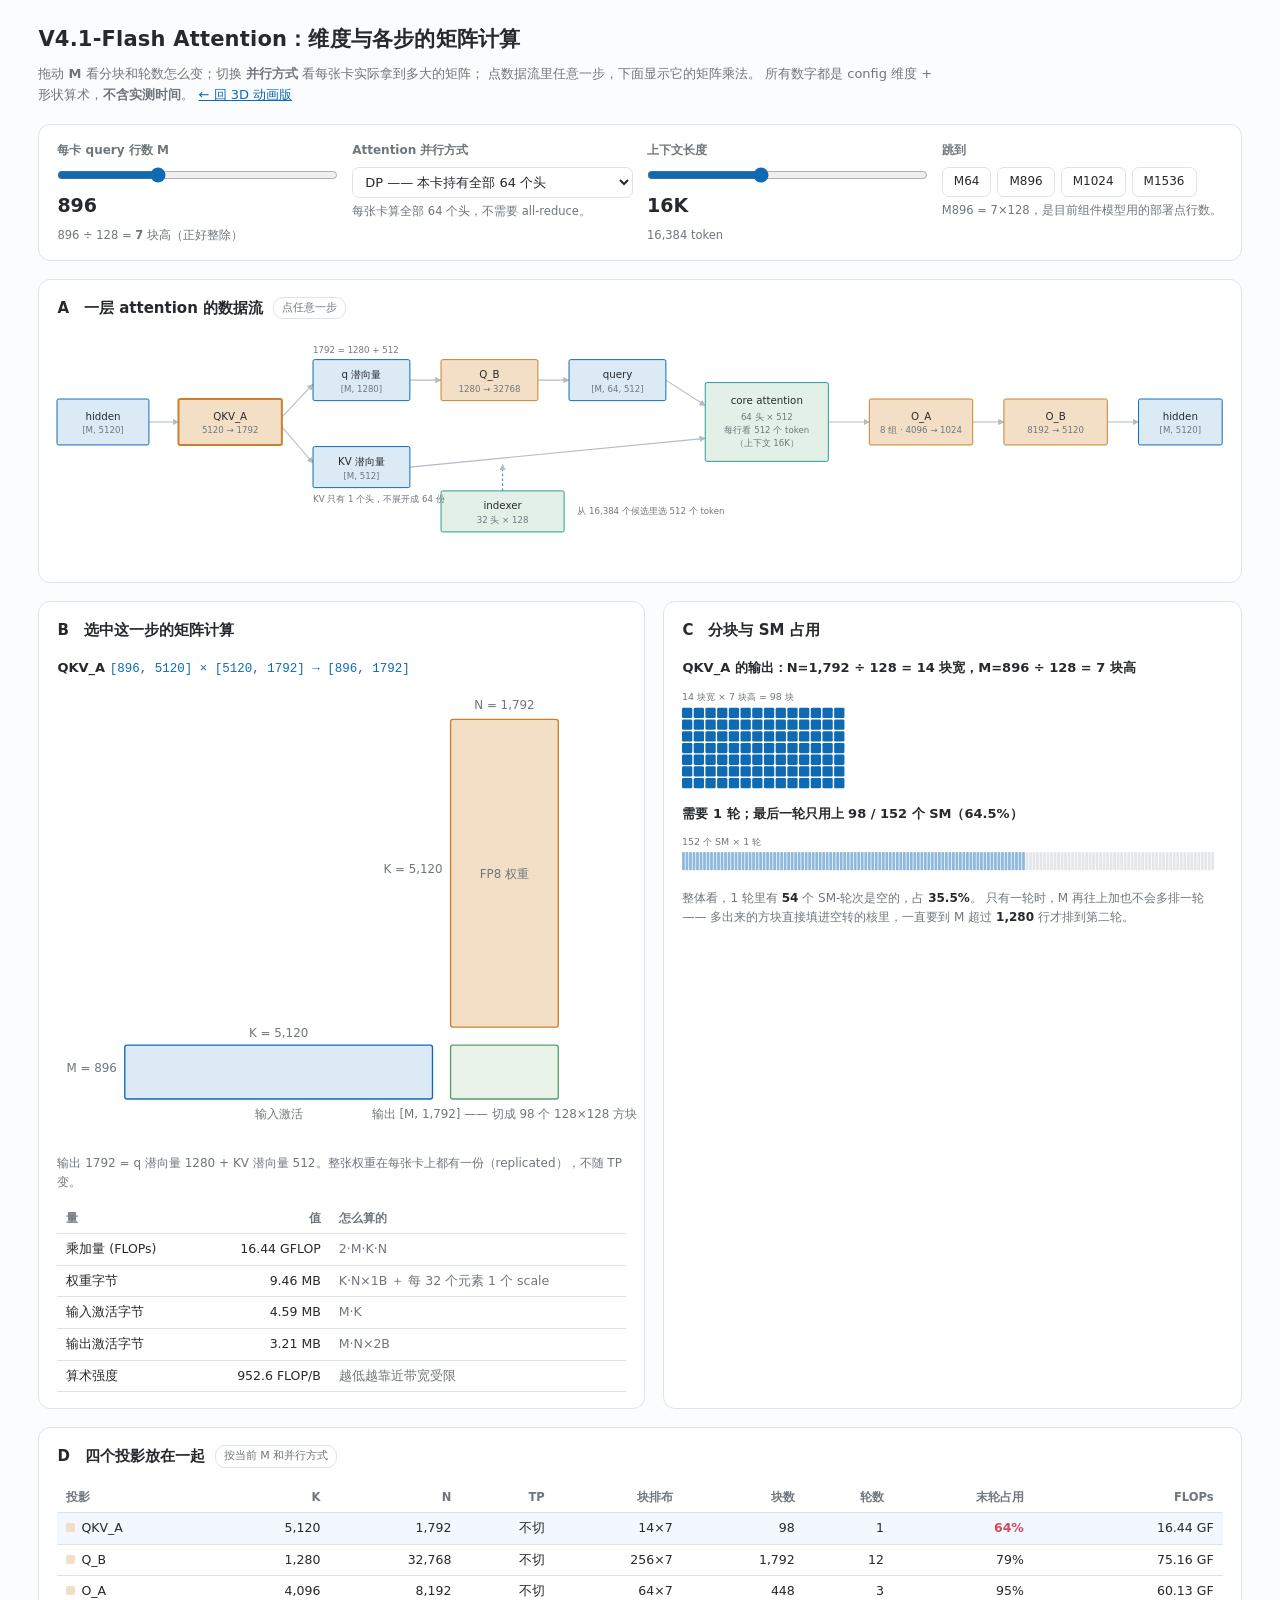
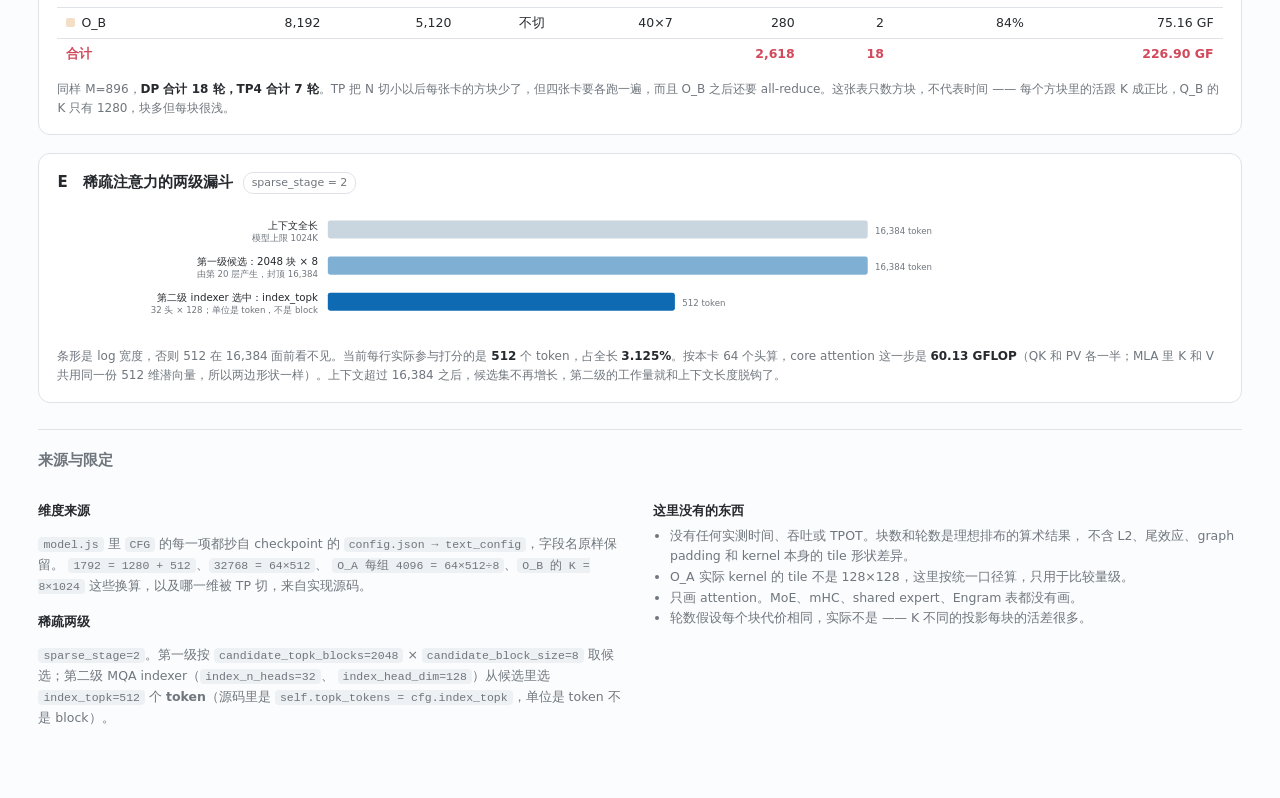
==== 2d.html @ 9e843163 "上线 WebGL 3D 动画版，2D 精确版移到 2d.html 把一次 GEMM 画成一个体积：1 个场景单位 = 128 个元素，于是宽 = N/128 是块的 列数、高 = M/128 是块的行" ====
<!DOCTYPE html>
<html lang="zh-CN">
<head>
<meta charset="utf-8">
<meta name="viewport" content="width=device-width, initial-scale=1">
<title>V4.1-Flash Attention 结构与矩阵计算（2D 精确版）</title>
<link rel="stylesheet" href="style.css">
</head>
<body>

<header>
  <h1>V4.1-Flash Attention：维度与各步的矩阵计算</h1>
  <p class="sub">
    拖动 <b>M</b> 看分块和轮数怎么变；切换 <b>并行方式</b> 看每张卡实际拿到多大的矩阵；
    点数据流里任意一步，下面显示它的矩阵乘法。
    所有数字都是 config 维度 + 形状算术，<b>不含实测时间</b>。
    <a href="index.html">← 回 3D 动画版</a>
  </p>
</header>

<section class="controls">
  <div class="ctrl">
    <label for="m">每卡 query 行数 M</label>
    <input type="range" id="m" min="64" max="2432" step="64" value="896">
    <output id="mOut"></output>
    <div class="hint" id="mHint"></div>
  </div>
  <div class="ctrl">
    <label for="tp">Attention 并行方式</label>
    <select id="tp">
      <option value="1" selected>DP —— 本卡持有全部 64 个头</option>
      <option value="2">TP2 —— 32 个头</option>
      <option value="4">TP4 —— 16 个头</option>
      <option value="8">TP8 —— 8 个头</option>
    </select>
    <div class="hint" id="tpHint"></div>
  </div>
  <div class="ctrl">
    <label for="ctx">上下文长度</label>
    <input type="range" id="ctx" min="10" max="20" step="1" value="14">
    <output id="ctxOut"></output>
    <div class="hint" id="ctxHint"></div>
  </div>
  <div class="ctrl presets">
    <label>跳到</label>
    <div>
      <button data-m="64">M64</button>
      <button data-m="896">M896</button>
      <button data-m="1024">M1024</button>
      <button data-m="1536">M1536</button>
    </div>
    <div class="hint">M896 = 7×128，是目前组件模型用的部署点行数。</div>
  </div>
</section>

<section class="panel">
  <h2>A　一层 attention 的数据流<span class="tag">点任意一步</span></h2>
  <div id="flow"></div>
</section>

<div class="two-col">
  <section class="panel">
    <h2>B　选中这一步的矩阵计算</h2>
    <div id="stepTitle" class="step-title"></div>
    <div id="matrix"></div>
    <div id="stepWhy" class="why"></div>
    <table id="stepTable"></table>
  </section>

  <section class="panel">
    <h2>C　分块与 SM 占用</h2>
    <div id="tileHead" class="step-title"></div>
    <div id="tiles"></div>
    <div id="smHead" class="step-title"></div>
    <div id="sms"></div>
    <div id="tileNote" class="why"></div>
  </section>
</div>

<section class="panel">
  <h2>D　四个投影放在一起<span class="tag">按当前 M 和并行方式</span></h2>
  <table id="allTable"></table>
  <div id="allNote" class="why"></div>
</section>

<section class="panel">
  <h2>E　稀疏注意力的两级漏斗<span class="tag">sparse_stage = 2</span></h2>
  <div id="funnel"></div>
  <div id="funnelNote" class="why"></div>
</section>

<footer>
  <h2>来源与限定</h2>
  <div class="cols">
    <div>
      <h3>维度来源</h3>
      <p>
        <code>model.js</code> 里 <code>CFG</code> 的每一项都抄自 checkpoint 的
        <code>config.json → text_config</code>，字段名原样保留。
        <code>1792 = 1280 + 512</code>、<code>32768 = 64×512</code>、
        <code>O_A 每组 4096 = 64×512÷8</code>、<code>O_B 的 K = 8×1024</code>
        这些换算，以及哪一维被 TP 切，来自实现源码。
      </p>
      <h3>稀疏两级</h3>
      <p>
        <code>sparse_stage=2</code>。第一级按
        <code>candidate_topk_blocks=2048</code> × <code>candidate_block_size=8</code>
        取候选；第二级 MQA indexer（<code>index_n_heads=32</code>、
        <code>index_head_dim=128</code>）从候选里选
        <code>index_topk=512</code> 个 <b>token</b>（源码里是
        <code>self.topk_tokens = cfg.index_topk</code>，单位是 token 不是 block）。
      </p>
    </div>
    <div>
      <h3>这里没有的东西</h3>
      <ul>
        <li>没有任何实测时间、吞吐或 TPOT。块数和轮数是理想排布的算术结果，
            不含 L2、尾效应、graph padding 和 kernel 本身的 tile 形状差异。</li>
        <li>O_A 实际 kernel 的 tile 不是 128×128，这里按统一口径算，只用于比较量级。</li>
        <li>只画 attention。MoE、mHC、shared expert、Engram 表都没有画。</li>
        <li>轮数假设每个块代价相同，实际不是 —— K 不同的投影每块的活差很多。</li>
      </ul>
    </div>
  </div>
</footer>

<script type="module" src="app.js"></script>
</body>
</html>
---- style.css ----
:root {
  --act: #dceaf5; --act-edge: #0f6ab4;
  --w: #f3dfc6;   --w-edge: #c8812a;
  --attn: #e3f0e8; --attn-edge: #2a9d8f;
  --warn: #d1495b; --idle: #e4e6e8; --busy: #0f6ab4;
  --dark: #26292d; --grey: #6f767d; --line: #dfe3e7; --bg: #fbfcfd;
}
* { box-sizing: border-box; }
body {
  margin: 0; padding: 22px clamp(14px, 3vw, 46px) 60px; background: var(--bg); color: var(--dark);
  font: 14px/1.65 "PingFang SC", "Hiragino Sans GB", "Microsoft YaHei", -apple-system, system-ui, sans-serif;
  -webkit-font-smoothing: antialiased;
}
h1 { font-size: 21px; margin: 0 0 6px; font-weight: 600; letter-spacing: .2px; }
h2 {
  font-size: 15px; margin: 0 0 14px; font-weight: 600;
  display: flex; align-items: center; gap: 10px;
}
h3 { font-size: 13px; margin: 14px 0 4px; font-weight: 600; }
.tag {
  font-size: 11px; font-weight: 400; color: var(--grey);
  border: 1px solid var(--line); border-radius: 10px; padding: 1px 8px; background: #fff;
}
header { max-width: 1480px; margin: 0 auto 18px; }
.sub { color: var(--grey); margin: 0; font-size: 13px; max-width: 900px; }
code { font-family: ui-monospace, SFMono-Regular, Menlo, monospace; font-size: .92em;
  background: #eef1f4; padding: 1px 5px; border-radius: 4px; }

.controls {
  max-width: 1480px; margin: 0 auto 18px; display: grid; gap: 14px;
  grid-template-columns: repeat(auto-fit, minmax(230px, 1fr));
  background: #fff; border: 1px solid var(--line); border-radius: 12px; padding: 16px 18px;
}
.ctrl label { display: block; font-size: 12px; font-weight: 600; color: var(--grey); margin-bottom: 7px; }
.ctrl input[type=range] { width: 100%; accent-color: var(--act-edge); margin: 0; }
.ctrl select {
  width: 100%; padding: 6px 8px; border: 1px solid var(--line); border-radius: 7px;
  background: #fff; font: inherit; font-size: 13px; color: var(--dark);
}
.ctrl output { font-size: 19px; font-weight: 600; font-variant-numeric: tabular-nums; }
.hint { font-size: 11.5px; color: var(--grey); margin-top: 5px; line-height: 1.5; }
.presets div { display: flex; gap: 6px; flex-wrap: wrap; }
.presets button {
  font: inherit; font-size: 12px; padding: 4px 11px; border: 1px solid var(--line);
  background: #fff; border-radius: 7px; cursor: pointer; color: var(--dark);
}
.presets button:hover { border-color: var(--act-edge); color: var(--act-edge); }

.panel {
  max-width: 1480px; margin: 0 auto 18px; background: #fff;
  border: 1px solid var(--line); border-radius: 12px; padding: 16px 18px;
}
.two-col {
  max-width: 1480px; margin: 0 auto; display: grid; gap: 18px;
  grid-template-columns: minmax(0, 1.05fr) minmax(0, 1fr);
}
.two-col .panel { max-width: none; margin-bottom: 18px; }
@media (max-width: 1080px) { .two-col { grid-template-columns: 1fr; } }

svg { display: block; width: 100%; height: auto; overflow: visible; }
.box { cursor: pointer; }
.box rect { transition: filter .12s, stroke-width .12s; }
.box:hover rect { filter: brightness(.965); }
.box.sel rect { stroke-width: 2.4; }
.box text { pointer-events: none; }
.lbl { font-size: 12.5px; fill: var(--dark); }
.dim { font-size: 10.5px; fill: var(--grey); }
.edge { stroke: #b3bcc4; stroke-width: 1.3; fill: none; marker-end: url(#ar); }

.step-title { font-size: 13px; font-weight: 600; margin: 2px 0 10px; }
.step-title .mono {
  font-family: ui-monospace, SFMono-Regular, Menlo, monospace;
  font-weight: 400; color: var(--act-edge); font-size: 12.5px;
}
.why { font-size: 12px; color: var(--grey); margin: 10px 0 0; line-height: 1.6; }
.why b { color: var(--dark); font-weight: 600; }

table { border-collapse: collapse; width: 100%; margin-top: 12px; font-size: 12.5px; }
th, td { text-align: right; padding: 5px 9px; border-bottom: 1px solid var(--line); }
th { color: var(--grey); font-weight: 600; font-size: 11.5px; }
th:first-child, td:first-child { text-align: left; }
td { font-variant-numeric: tabular-nums; }
tr.total td { font-weight: 600; color: var(--warn); border-bottom: none; }
tr.sel td { background: #f2f8fd; }
td.hl { color: var(--warn); font-weight: 600; }

.swatch { display: inline-block; width: 9px; height: 9px; border-radius: 2px; margin-right: 6px; }
footer {
  max-width: 1480px; margin: 26px auto 0; padding-top: 18px; border-top: 1px solid var(--line);
  font-size: 12.5px; color: var(--grey);
}
footer .cols { display: grid; gap: 26px; grid-template-columns: repeat(auto-fit, minmax(300px, 1fr)); }
footer p, footer li { line-height: 1.65; }
footer ul { padding-left: 17px; margin: 4px 0; }
footer h3 { color: var(--dark); }

/* 两页互相跳转的链接 */
header .sub a { color: var(--act-edge); }
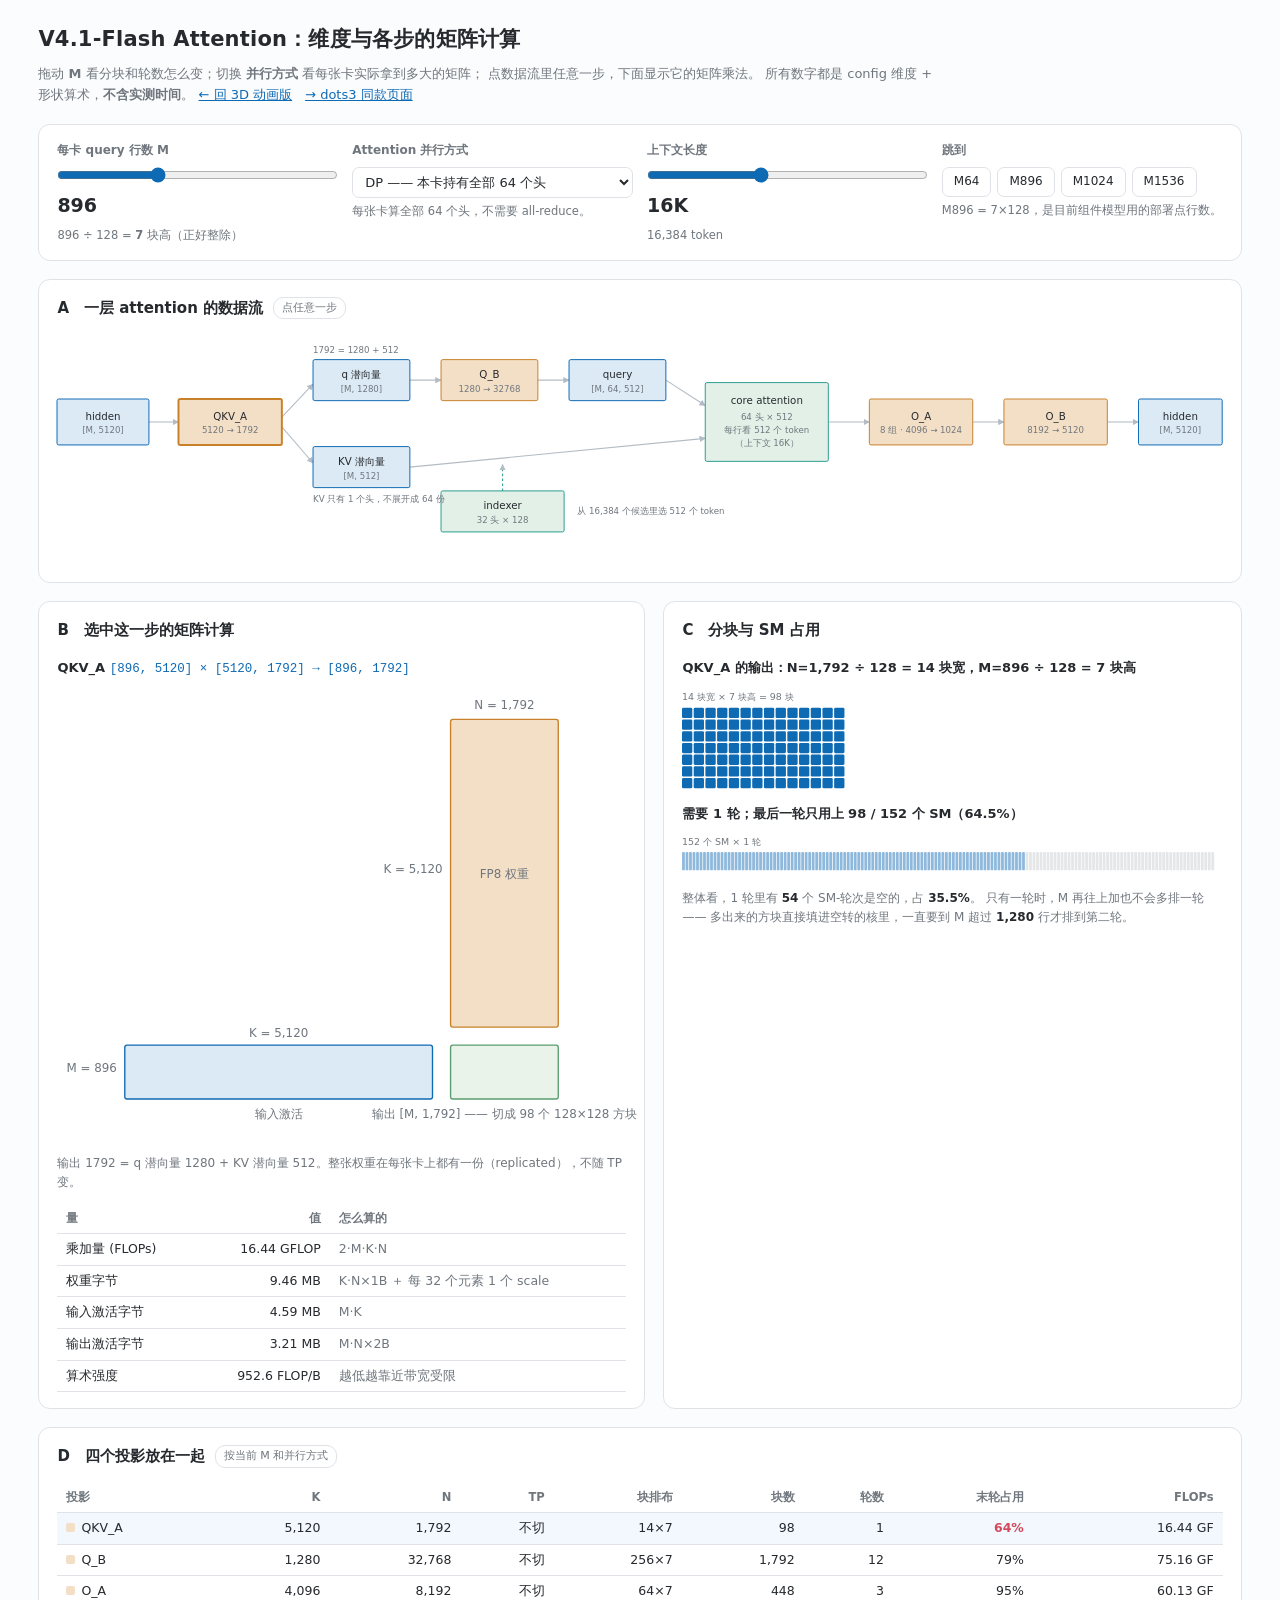
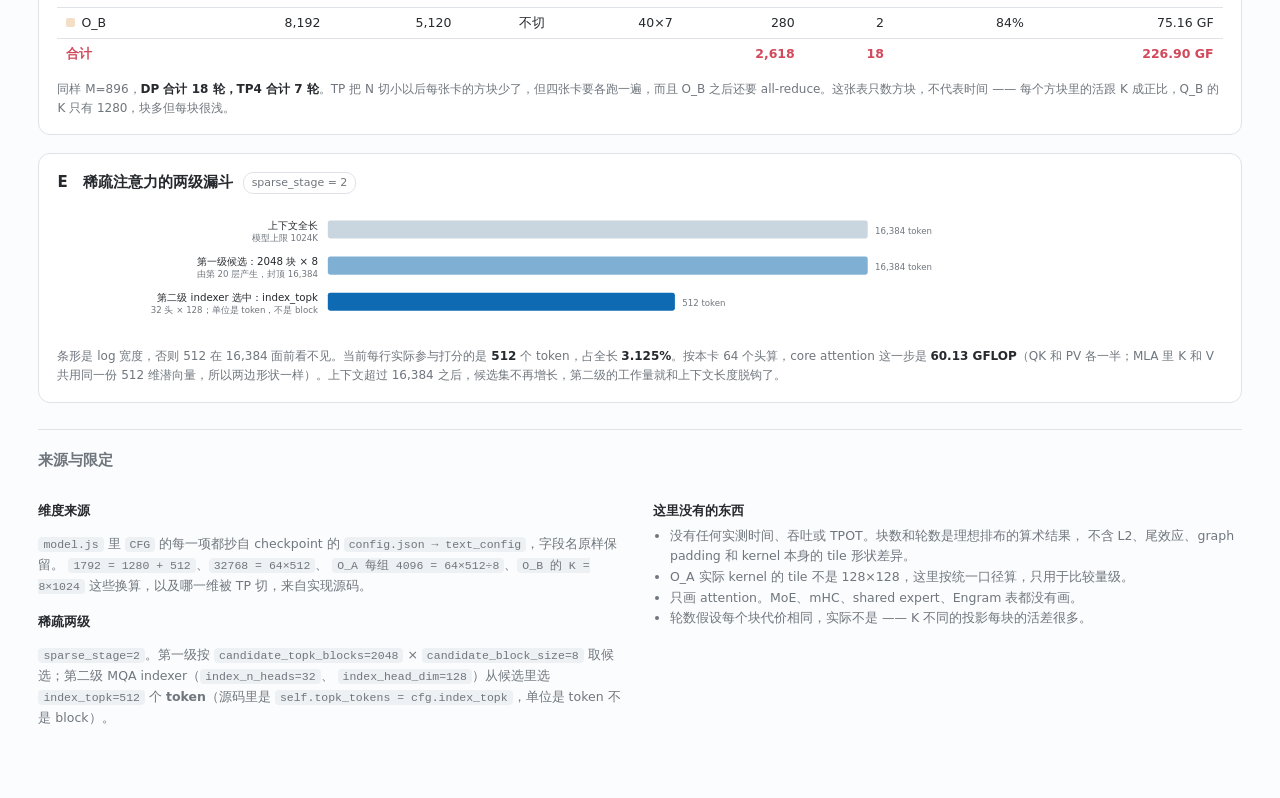
==== commit 4cc4d1dd: "加 dots3 同款 2D 页面：维度、各步矩阵计算、分块与 SM 占用、与 V4.1 并排" ====
--- a/2d.html
+++ b/2d.html
@@ -14,7 +14,7 @@
     拖动 <b>M</b> 看分块和轮数怎么变；切换 <b>并行方式</b> 看每张卡实际拿到多大的矩阵；
     点数据流里任意一步，下面显示它的矩阵乘法。
     所有数字都是 config 维度 + 形状算术，<b>不含实测时间</b>。
-    <a href="index.html">← 回 3D 动画版</a>
+    <a href="index.html">← 回 3D 动画版</a>　<a href="dots3.html">→ dots3 同款页面</a>
   </p>
 </header>
 
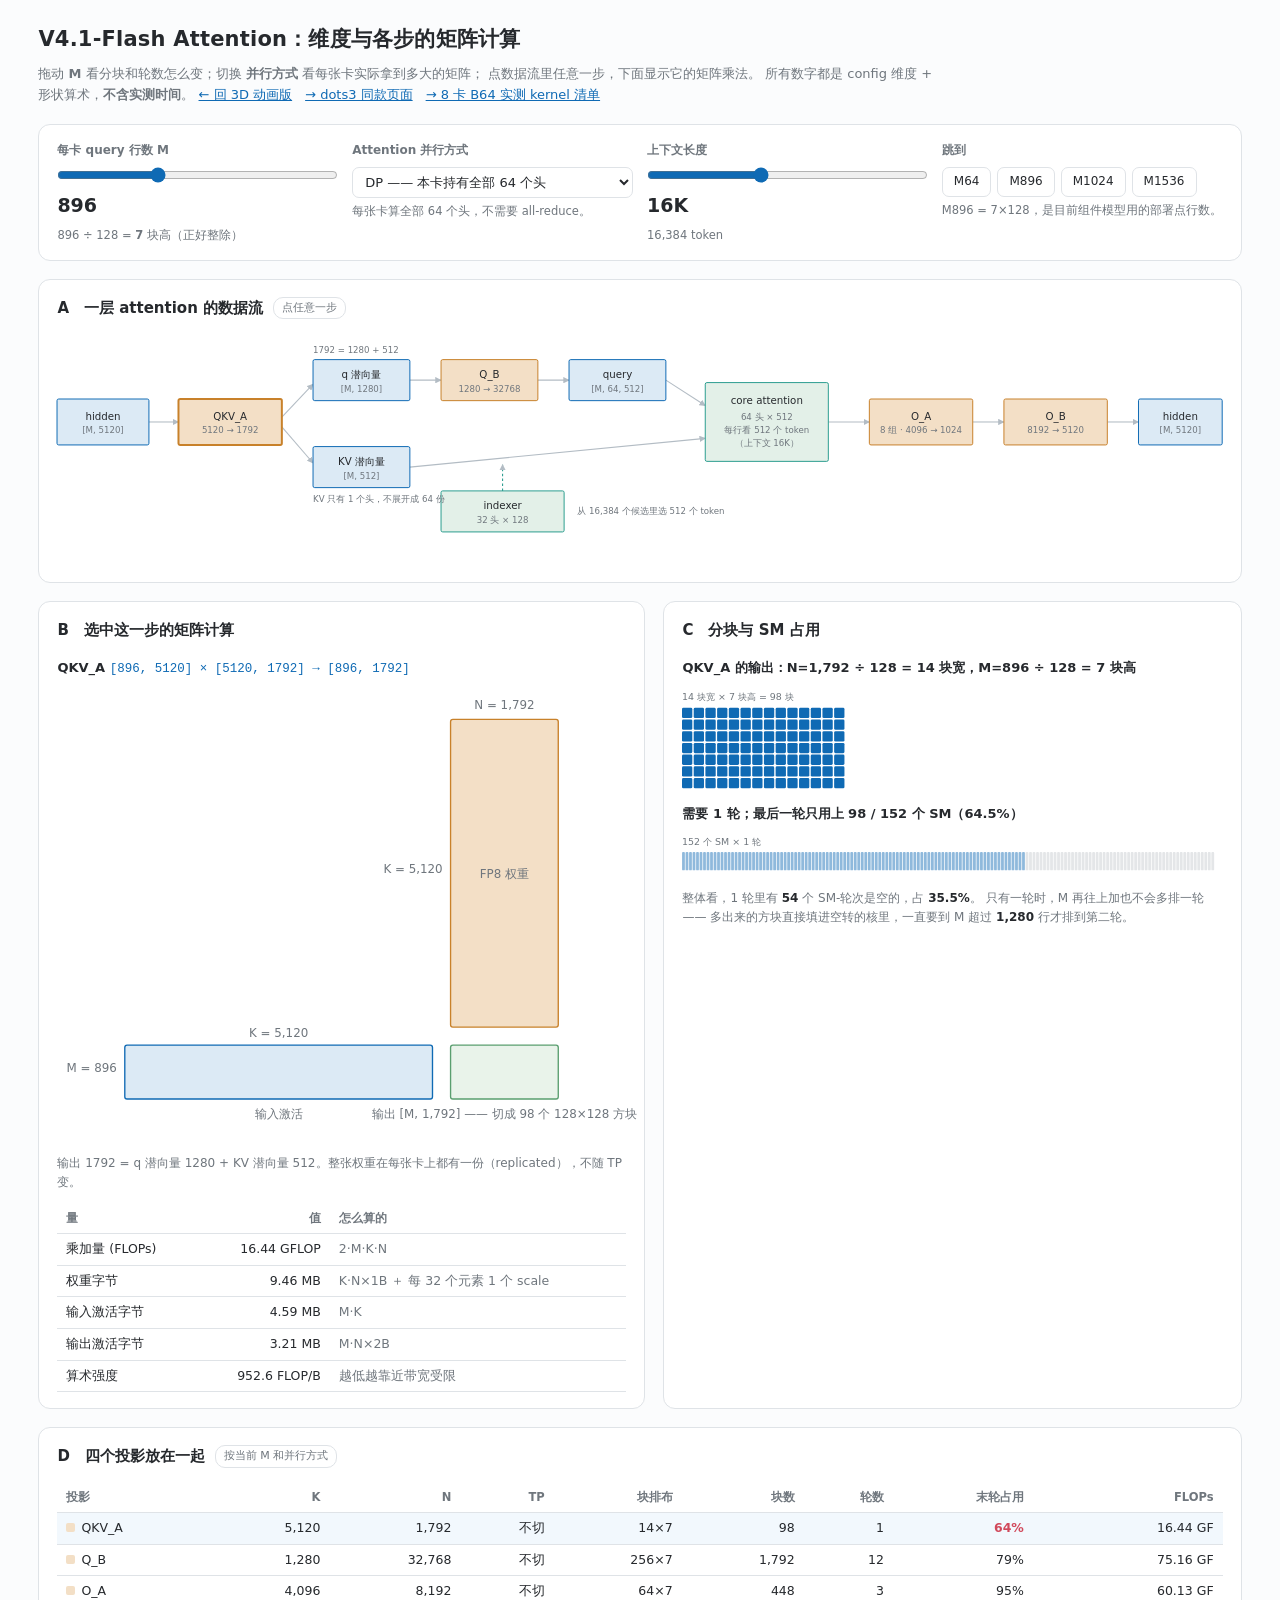
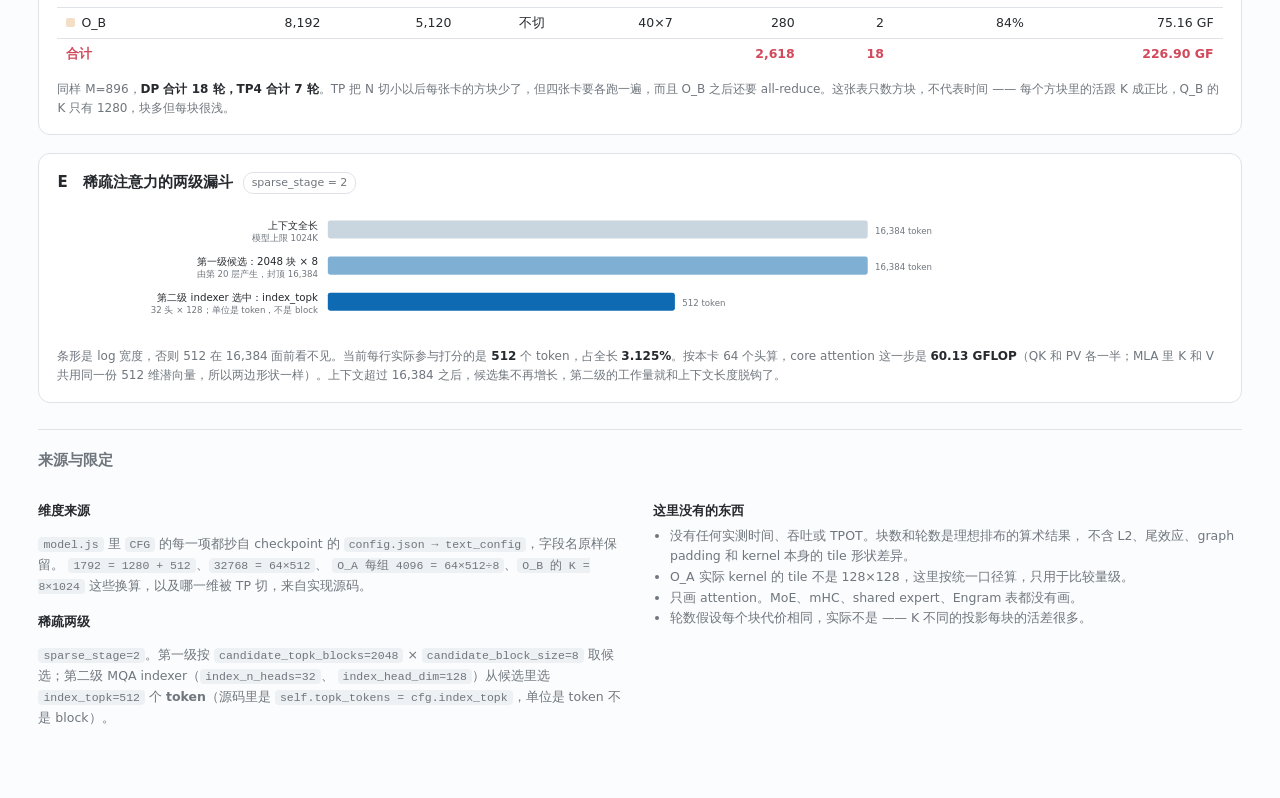
==== commit f4bbb84c: "加 dots3 同款 2D 页面与 8 卡 B64 实测 kernel 清单页 dots3.html / app_dots3.js / model_dots3.js / check_dots3.mjs" ====
--- a/2d.html
+++ b/2d.html
@@ -14,7 +14,7 @@
     拖动 <b>M</b> 看分块和轮数怎么变；切换 <b>并行方式</b> 看每张卡实际拿到多大的矩阵；
     点数据流里任意一步，下面显示它的矩阵乘法。
     所有数字都是 config 维度 + 形状算术，<b>不含实测时间</b>。
-    <a href="index.html">← 回 3D 动画版</a>　<a href="dots3.html">→ dots3 同款页面</a>
+    <a href="index.html">← 回 3D 动画版</a>　<a href="dots3.html">→ dots3 同款页面</a>　<a href="kernels.html">→ 8 卡 B64 实测 kernel 清单</a>
   </p>
 </header>
 
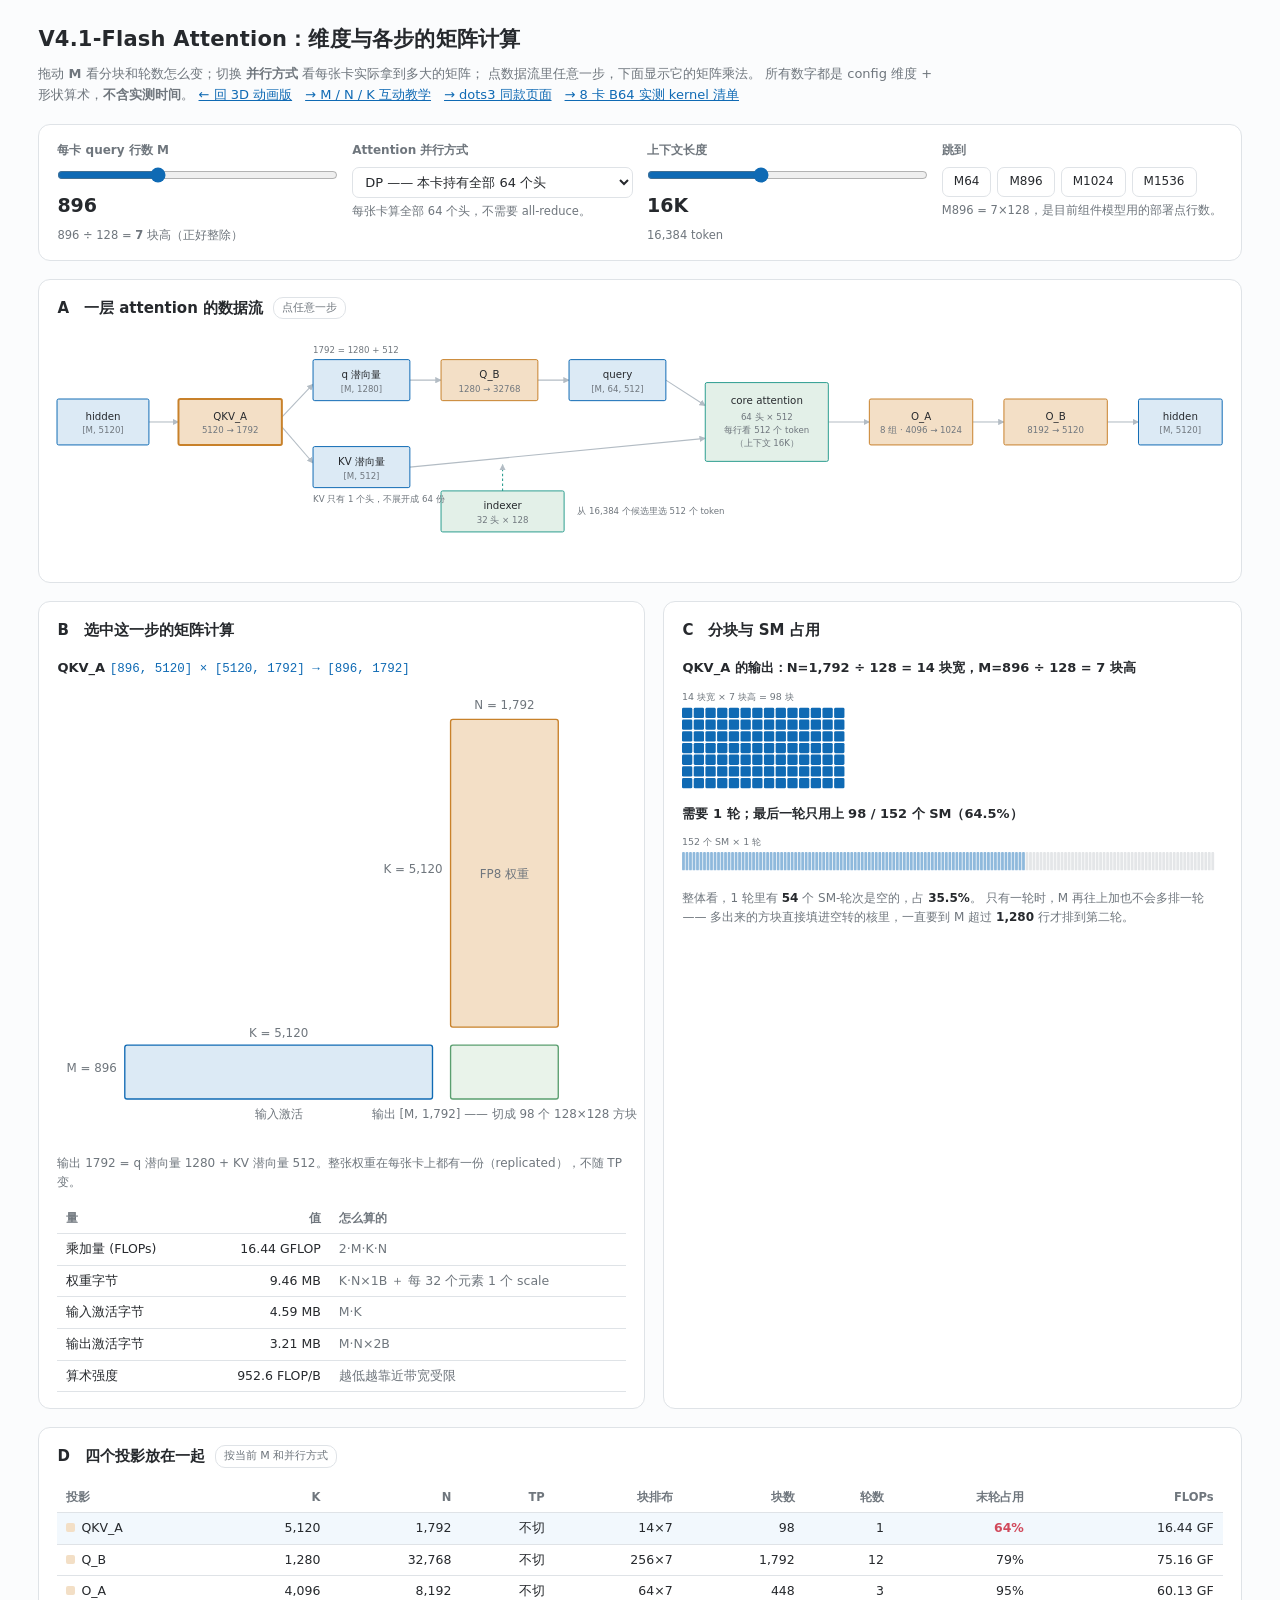
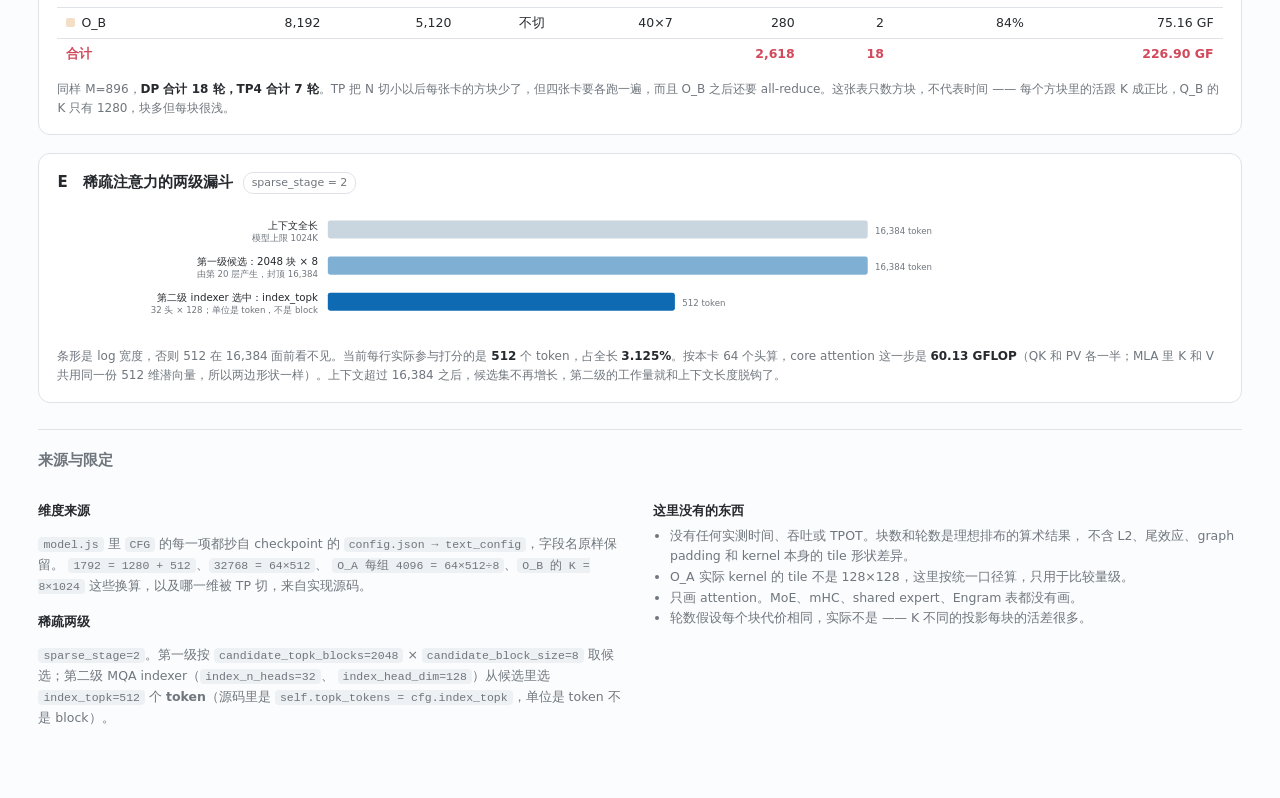
==== commit c6b9e6ac: "Add interactive MNK and arithmetic intensity lesson" ====
--- a/2d.html
+++ b/2d.html
@@ -14,7 +14,7 @@
     拖动 <b>M</b> 看分块和轮数怎么变；切换 <b>并行方式</b> 看每张卡实际拿到多大的矩阵；
     点数据流里任意一步，下面显示它的矩阵乘法。
     所有数字都是 config 维度 + 形状算术，<b>不含实测时间</b>。
-    <a href="index.html">← 回 3D 动画版</a>　<a href="dots3.html">→ dots3 同款页面</a>　<a href="kernels.html">→ 8 卡 B64 实测 kernel 清单</a>
+    <a href="index.html">← 回 3D 动画版</a>　<a href="mnk.html">→ M / N / K 互动教学</a>　<a href="dots3.html">→ dots3 同款页面</a>　<a href="kernels.html">→ 8 卡 B64 实测 kernel 清单</a>
   </p>
 </header>
 
